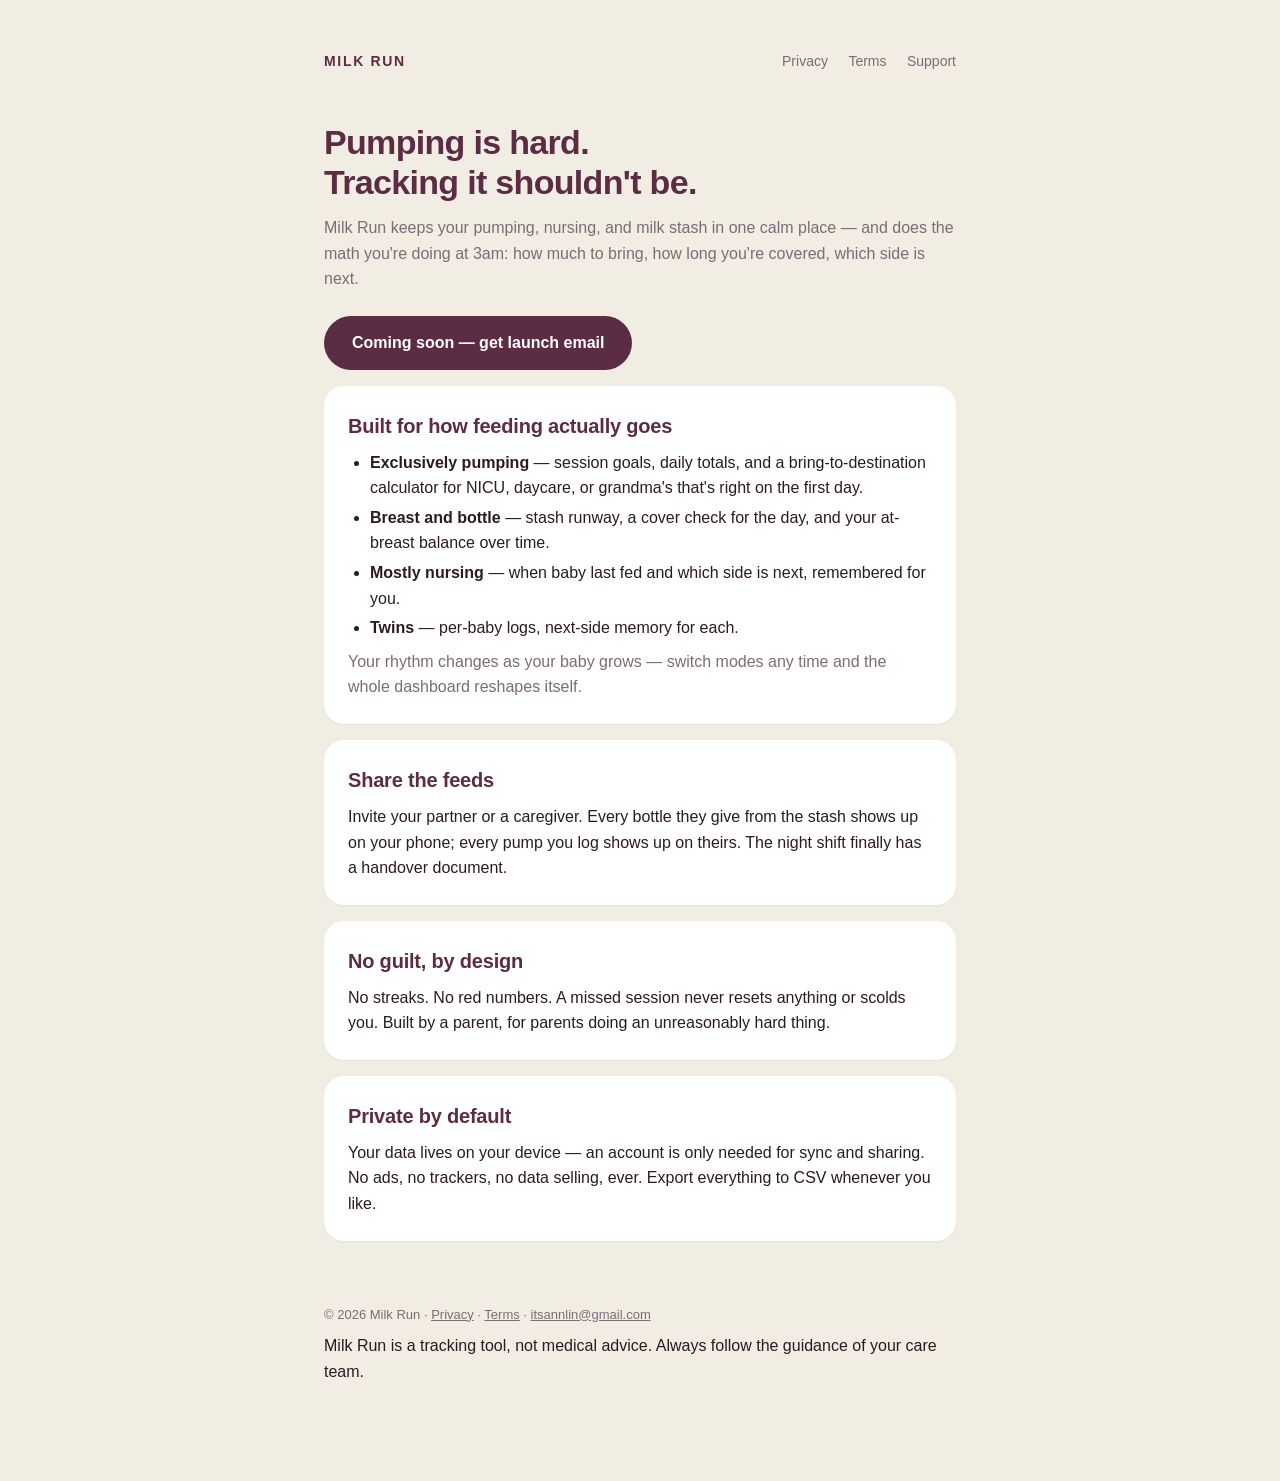
==== index.html @ 4f452426 "Milk Run site: landing, privacy, terms Source of truth lives in the milk-run repo (site/); publish w" ====
<!doctype html>
<html lang="en">
<head>
  <meta charset="utf-8" />
  <meta name="viewport" content="width=device-width, initial-scale=1" />
  <title>Milk Run — calm breastmilk tracking</title>
  <meta name="description" content="Milk Run tracks pumping, nursing, and your milk stash — and always knows how much to bring, how long you're covered, and which side is next. No guilt, no streaks." />
  <meta property="og:title" content="Milk Run — calm breastmilk tracking" />
  <meta property="og:description" content="Pumping is hard. Tracking it shouldn't be. Pumping, nursing, and your milk stash in one calm place." />
  <meta property="og:type" content="website" />
  <link rel="stylesheet" href="style.css" />
</head>
<body>
  <div class="wrap">
    <header class="site">
      <a class="brand" href="./">Milk Run</a>
      <nav>
        <a href="privacy.html">Privacy</a>
        <a href="terms.html">Terms</a>
        <a href="mailto:itsannlin@gmail.com">Support</a>
      </nav>
    </header>

    <h1>Pumping is hard.<br />Tracking it shouldn't be.</h1>
    <p class="muted">
      Milk Run keeps your pumping, nursing, and milk stash in one calm place —
      and does the math you're doing at 3am: how much to bring, how long
      you're covered, which side is next.
    </p>

    <!-- Swap for the real badge at launch:
         <a href="https://apps.apple.com/app/idXXXXXXXXX"><img src="app-store-badge.svg" alt="Download on the App Store" /></a> -->
    <a class="cta" href="mailto:itsannlin@gmail.com?subject=Milk%20Run%20launch%20list&body=Tell%20me%20when%20Milk%20Run%20is%20on%20the%20App%20Store.">
      Coming soon — get launch email
    </a>

    <div class="card">
      <h2 style="margin-top:0">Built for how feeding actually goes</h2>
      <ul>
        <li><strong>Exclusively pumping</strong> — session goals, daily totals, and a bring-to-destination calculator for NICU, daycare, or grandma's that's right on the first day.</li>
        <li><strong>Breast and bottle</strong> — stash runway, a cover check for the day, and your at-breast balance over time.</li>
        <li><strong>Mostly nursing</strong> — when baby last fed and which side is next, remembered for you.</li>
        <li><strong>Twins</strong> — per-baby logs, next-side memory for each.</li>
      </ul>
      <p class="muted" style="margin-top:8px">
        Your rhythm changes as your baby grows — switch modes any time and
        the whole dashboard reshapes itself.
      </p>
    </div>

    <div class="card">
      <h2 style="margin-top:0">Share the feeds</h2>
      <p>
        Invite your partner or a caregiver. Every bottle they give from the
        stash shows up on your phone; every pump you log shows up on theirs.
        The night shift finally has a handover document.
      </p>
    </div>

    <div class="card">
      <h2 style="margin-top:0">No guilt, by design</h2>
      <p>
        No streaks. No red numbers. A missed session never resets anything or
        scolds you. Built by a parent, for parents doing an unreasonably hard
        thing.
      </p>
    </div>

    <div class="card">
      <h2 style="margin-top:0">Private by default</h2>
      <p>
        Your data lives on your device — an account is only needed for sync
        and sharing. No ads, no trackers, no data selling, ever. Export
        everything to CSV whenever you like.
      </p>
    </div>

    <footer>
      © 2026 Milk Run · <a href="privacy.html">Privacy</a> ·
      <a href="terms.html">Terms</a> ·
      <a href="mailto:itsannlin@gmail.com">itsannlin@gmail.com</a>
      <p style="margin-top:8px">
        Milk Run is a tracking tool, not medical advice. Always follow the
        guidance of your care team.
      </p>
    </footer>
  </div>
</body>
</html>
---- style.css ----
/* Milk Run site — shared styles. Brand: wine on cream, Manrope. */
:root {
  --wine: #5c2c45;
  --cream: #f1ede3;
  --ink: #2b1a24;
  --muted: #7d6b75;
  --card: #ffffff;
}
* { margin: 0; padding: 0; box-sizing: border-box; }
body {
  font-family: 'Manrope', -apple-system, 'Segoe UI', sans-serif;
  background: var(--cream);
  color: var(--ink);
  line-height: 1.6;
  -webkit-font-smoothing: antialiased;
}
.wrap { max-width: 680px; margin: 0 auto; padding: 48px 24px 96px; }
header.site { display: flex; align-items: baseline; justify-content: space-between; margin-bottom: 48px; }
.brand { font-weight: 800; letter-spacing: 0.12em; text-transform: uppercase; color: var(--wine); font-size: 14px; text-decoration: none; }
nav a { color: var(--muted); text-decoration: none; font-size: 14px; margin-left: 16px; }
nav a:hover { color: var(--wine); }
h1 { font-size: 34px; line-height: 1.2; letter-spacing: -0.02em; color: var(--wine); margin-bottom: 12px; }
h2 { font-size: 20px; letter-spacing: -0.01em; color: var(--wine); margin: 36px 0 8px; }
p, li { font-size: 16px; color: var(--ink); }
.muted { color: var(--muted); }
ul { padding-left: 22px; margin: 8px 0; }
li { margin: 4px 0; }
.card {
  background: var(--card); border-radius: 20px; padding: 24px;
  margin: 16px 0; box-shadow: 0 1px 2px rgba(92, 44, 69, 0.06);
}
.cta {
  display: inline-block; background: var(--wine); color: #fff; text-decoration: none;
  font-weight: 700; padding: 14px 28px; border-radius: 999px; margin-top: 24px;
}
footer { margin-top: 64px; font-size: 13px; color: var(--muted); }
footer a { color: var(--muted); }
.updated { font-size: 13px; color: var(--muted); margin-bottom: 32px; }
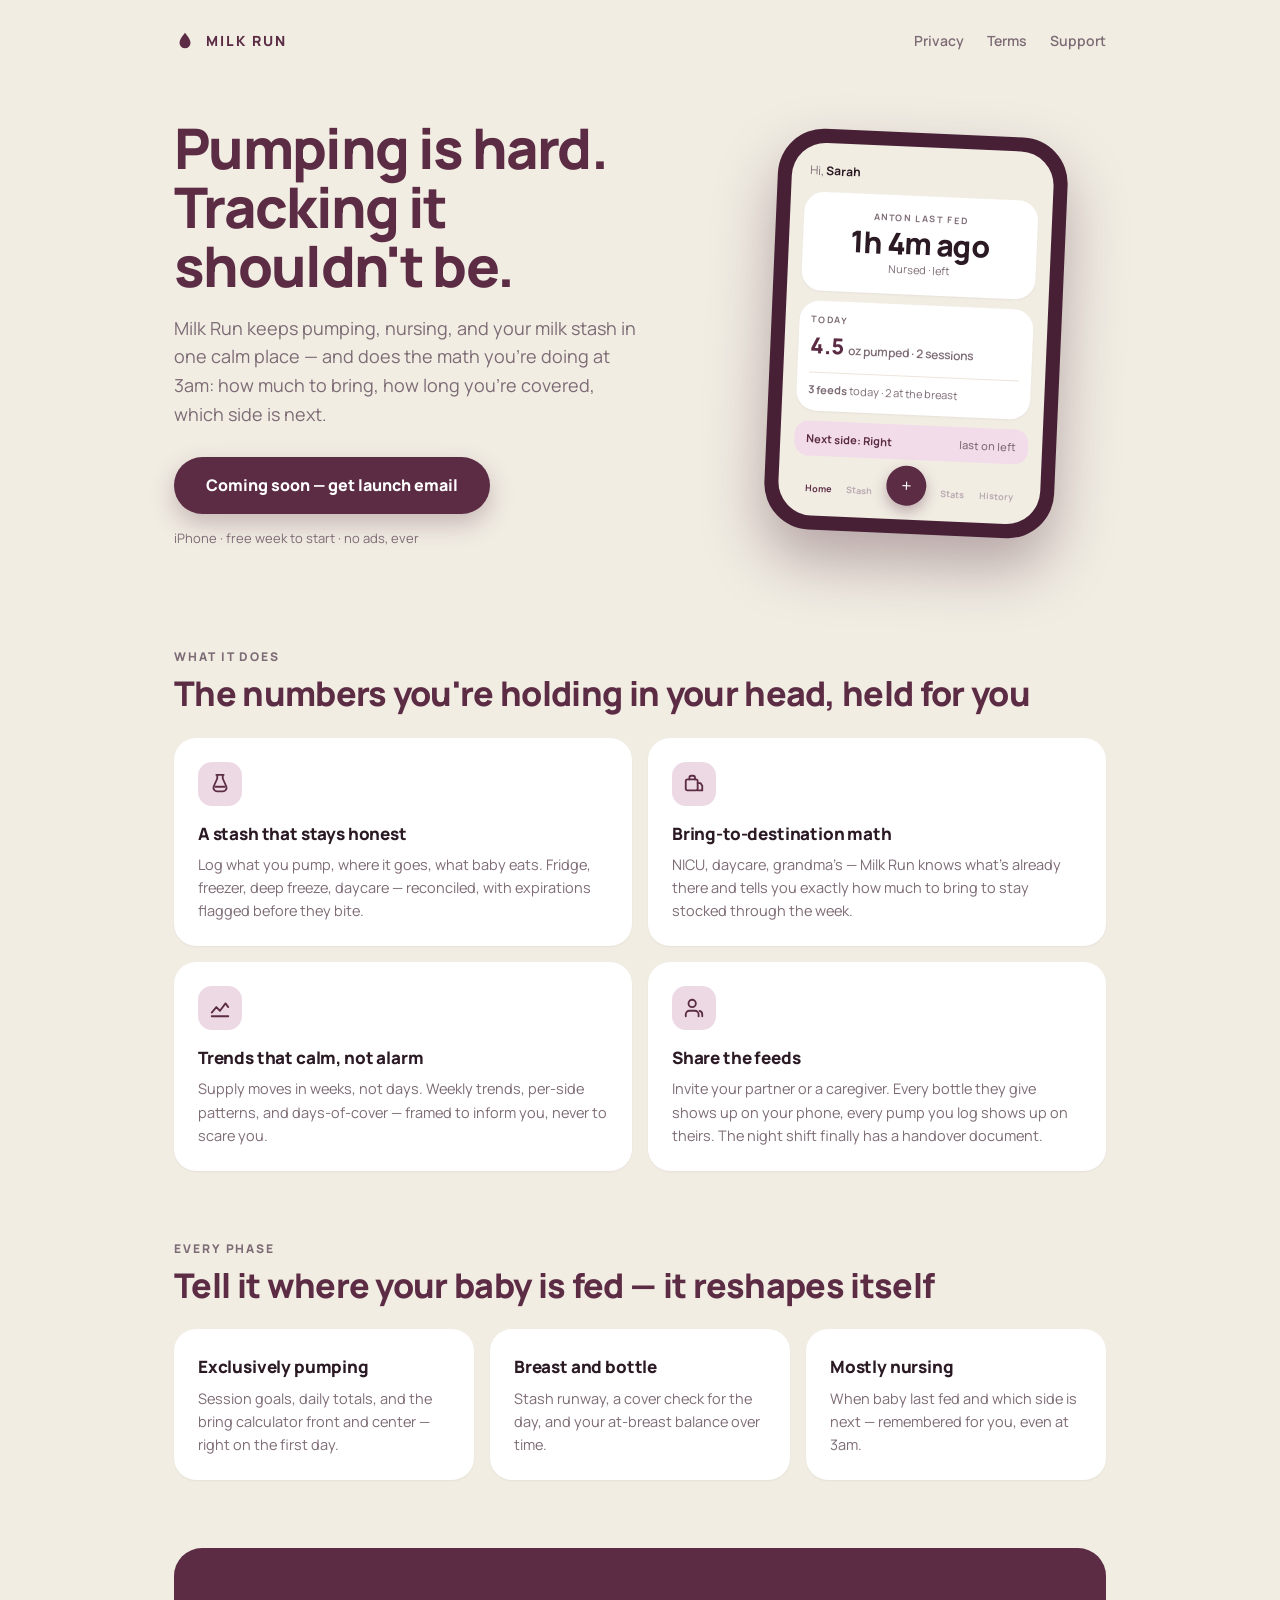
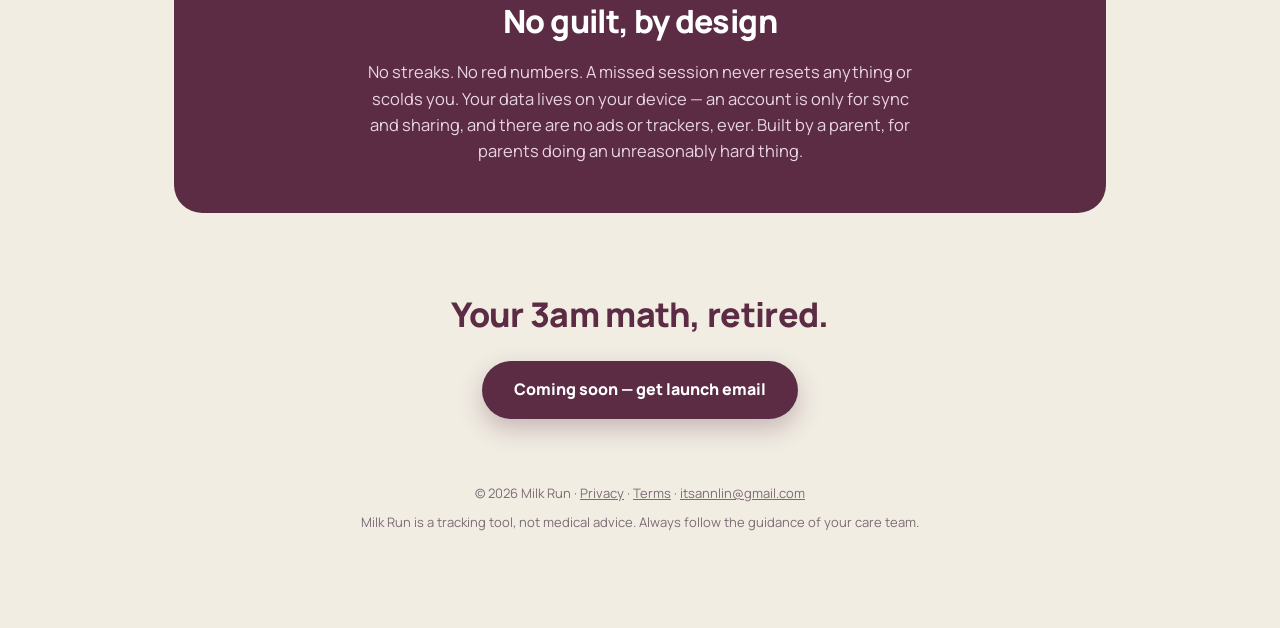
==== commit a8c5e230: "Publish site 2026-07-08" ====
--- a/index.html
+++ b/index.html
@@ -8,12 +8,20 @@
   <meta property="og:title" content="Milk Run — calm breastmilk tracking" />
   <meta property="og:description" content="Pumping is hard. Tracking it shouldn't be. Pumping, nursing, and your milk stash in one calm place." />
   <meta property="og:type" content="website" />
+  <link rel="preconnect" href="https://fonts.googleapis.com" />
+  <link rel="preconnect" href="https://fonts.gstatic.com" crossorigin />
+  <link href="https://fonts.googleapis.com/css2?family=Manrope:wght@500;600;700;800&display=swap" rel="stylesheet" />
   <link rel="stylesheet" href="style.css" />
 </head>
 <body>
   <div class="wrap">
     <header class="site">
-      <a class="brand" href="./">Milk Run</a>
+      <a class="brand" href="./">
+        <svg class="drop" viewBox="0 0 24 24" fill="none" xmlns="http://www.w3.org/2000/svg" aria-hidden="true">
+          <path d="M12 3c3.2 4.2 6 7.6 6 11a6 6 0 1 1-12 0c0-3.4 2.8-6.8 6-11z" fill="#5c2c45"/>
+        </svg>
+        Milk Run
+      </a>
       <nav>
         <a href="privacy.html">Privacy</a>
         <a href="terms.html">Terms</a>
@@ -21,59 +29,116 @@
       </nav>
     </header>
 
-    <h1>Pumping is hard.<br />Tracking it shouldn't be.</h1>
-    <p class="muted">
-      Milk Run keeps your pumping, nursing, and milk stash in one calm place —
-      and does the math you're doing at 3am: how much to bring, how long
-      you're covered, which side is next.
-    </p>
+    <section class="hero">
+      <div>
+        <h1>Pumping is hard.<br />Tracking it shouldn't be.</h1>
+        <p class="sub">
+          Milk Run keeps pumping, nursing, and your milk stash in one calm
+          place — and does the math you're doing at 3am: how much to bring,
+          how long you're covered, which side is next.
+        </p>
+        <!-- Swap for the real App Store badge + link at launch -->
+        <a class="cta" href="mailto:itsannlin@gmail.com?subject=Milk%20Run%20launch%20list&body=Tell%20me%20when%20Milk%20Run%20is%20on%20the%20App%20Store.">
+          Coming soon — get launch email
+        </a>
+        <span class="cta-note">iPhone · free week to start · no ads, ever</span>
+      </div>
 
-    <!-- Swap for the real badge at launch:
-         <a href="https://apps.apple.com/app/idXXXXXXXXX"><img src="app-store-badge.svg" alt="Download on the App Store" /></a> -->
-    <a class="cta" href="mailto:itsannlin@gmail.com?subject=Milk%20Run%20launch%20list&body=Tell%20me%20when%20Milk%20Run%20is%20on%20the%20App%20Store.">
-      Coming soon — get launch email
-    </a>
+      <div class="phone-wrap" aria-hidden="true">
+        <div class="phone">
+          <div class="screen">
+            <div class="hi">Hi, <strong>Sarah</strong></div>
+            <div class="mini-hero">
+              <div class="eyebrow">Anton last fed</div>
+              <div class="big">1h 4m ago</div>
+              <div class="side">Nursed · left</div>
+            </div>
+            <div class="mini-card">
+              <div class="lab">Today</div>
+              <div class="num">4.5 <small>oz pumped · 2 sessions</small></div>
+              <div class="row2"><strong>3 feeds</strong> today · 2 at the breast</div>
+            </div>
+            <div class="mini-pill"><span>Next side: Right</span><span>last on left</span></div>
+            <div class="mini-tabs">
+              <span class="on">Home</span><span>Stash</span>
+              <span class="fab">+</span>
+              <span>Stats</span><span>History</span>
+            </div>
+          </div>
+        </div>
+      </div>
+    </section>
 
-    <div class="card">
-      <h2 style="margin-top:0">Built for how feeding actually goes</h2>
-      <ul>
-        <li><strong>Exclusively pumping</strong> — session goals, daily totals, and a bring-to-destination calculator for NICU, daycare, or grandma's that's right on the first day.</li>
-        <li><strong>Breast and bottle</strong> — stash runway, a cover check for the day, and your at-breast balance over time.</li>
-        <li><strong>Mostly nursing</strong> — when baby last fed and which side is next, remembered for you.</li>
-        <li><strong>Twins</strong> — per-baby logs, next-side memory for each.</li>
-      </ul>
-      <p class="muted" style="margin-top:8px">
-        Your rhythm changes as your baby grows — switch modes any time and
-        the whole dashboard reshapes itself.
+    <section class="block">
+      <div class="kicker">What it does</div>
+      <h2>The numbers you're holding in your head, held for you</h2>
+      <div class="grid">
+        <div class="feature">
+          <div class="icon">
+            <svg viewBox="0 0 24 24" fill="none" stroke-width="2" stroke-linecap="round" stroke-linejoin="round"><path d="M8 2h8M9 2v4l-4 9a4 4 0 0 0 4 5h6a4 4 0 0 0 4-5l-4-9V2"/><path d="M7 15h10"/></svg>
+          </div>
+          <h3>A stash that stays honest</h3>
+          <p>Log what you pump, where it goes, what baby eats. Fridge, freezer, deep freeze, daycare — reconciled, with expirations flagged before they bite.</p>
+        </div>
+        <div class="feature">
+          <div class="icon">
+            <svg viewBox="0 0 24 24" fill="none" stroke-width="2" stroke-linecap="round" stroke-linejoin="round"><rect x="3" y="7" width="13" height="12" rx="2"/><path d="M16 11h3l2 3v5h-5M7 7V5a2 2 0 0 1 2-2h2a2 2 0 0 1 2 2v2"/></svg>
+          </div>
+          <h3>Bring-to-destination math</h3>
+          <p>NICU, daycare, grandma's — Milk Run knows what's already there and tells you exactly how much to bring to stay stocked through the week.</p>
+        </div>
+        <div class="feature">
+          <div class="icon">
+            <svg viewBox="0 0 24 24" fill="none" stroke-width="2" stroke-linecap="round" stroke-linejoin="round"><path d="M3 17l5-6 4 4 6-8 3 4"/><path d="M3 21h18"/></svg>
+          </div>
+          <h3>Trends that calm, not alarm</h3>
+          <p>Supply moves in weeks, not days. Weekly trends, per-side patterns, and days-of-cover — framed to inform you, never to scare you.</p>
+        </div>
+        <div class="feature">
+          <div class="icon">
+            <svg viewBox="0 0 24 24" fill="none" stroke-width="2" stroke-linecap="round" stroke-linejoin="round"><path d="M17 21v-2a4 4 0 0 0-4-4H7a4 4 0 0 0-4 4v2"/><circle cx="10" cy="7" r="4"/><path d="M21 21v-2a4 4 0 0 0-3-3.87"/></svg>
+          </div>
+          <h3>Share the feeds</h3>
+          <p>Invite your partner or a caregiver. Every bottle they give shows up on your phone, every pump you log shows up on theirs. The night shift finally has a handover document.</p>
+        </div>
+      </div>
+    </section>
+
+    <section class="block">
+      <div class="kicker">Every phase</div>
+      <h2>Tell it where your baby is fed — it reshapes itself</h2>
+      <div class="grid3">
+        <div class="feature">
+          <h3>Exclusively pumping</h3>
+          <p>Session goals, daily totals, and the bring calculator front and center — right on the first day.</p>
+        </div>
+        <div class="feature">
+          <h3>Breast and bottle</h3>
+          <p>Stash runway, a cover check for the day, and your at-breast balance over time.</p>
+        </div>
+        <div class="feature">
+          <h3>Mostly nursing</h3>
+          <p>When baby last fed and which side is next — remembered for you, even at 3am.</p>
+        </div>
+      </div>
+    </section>
+
+    <div class="band">
+      <h2>No guilt, by design</h2>
+      <p>
+        No streaks. No red numbers. A missed session never resets anything or
+        scolds you. Your data lives on your device — an account is only for
+        sync and sharing, and there are no ads or trackers, ever. Built by a
+        parent, for parents doing an unreasonably hard thing.
       </p>
     </div>
 
-    <div class="card">
-      <h2 style="margin-top:0">Share the feeds</h2>
-      <p>
-        Invite your partner or a caregiver. Every bottle they give from the
-        stash shows up on your phone; every pump you log shows up on theirs.
-        The night shift finally has a handover document.
-      </p>
-    </div>
-
-    <div class="card">
-      <h2 style="margin-top:0">No guilt, by design</h2>
-      <p>
-        No streaks. No red numbers. A missed session never resets anything or
-        scolds you. Built by a parent, for parents doing an unreasonably hard
-        thing.
-      </p>
-    </div>
-
-    <div class="card">
-      <h2 style="margin-top:0">Private by default</h2>
-      <p>
-        Your data lives on your device — an account is only needed for sync
-        and sharing. No ads, no trackers, no data selling, ever. Export
-        everything to CSV whenever you like.
-      </p>
-    </div>
+    <section class="final">
+      <h2>Your 3am math, retired.</h2>
+      <a class="cta" href="mailto:itsannlin@gmail.com?subject=Milk%20Run%20launch%20list&body=Tell%20me%20when%20Milk%20Run%20is%20on%20the%20App%20Store.">
+        Coming soon — get launch email
+      </a>
+    </section>
 
     <footer>
       © 2026 Milk Run · <a href="privacy.html">Privacy</a> ·
--- a/style.css
+++ b/style.css
@@ -1,12 +1,17 @@
 /* Milk Run site — shared styles. Brand: wine on cream, Manrope. */
 :root {
   --wine: #5c2c45;
+  --wine-deep: #472035;
+  --wine-soft: #ecd9e4;
   --cream: #f1ede3;
   --ink: #2b1a24;
   --muted: #7d6b75;
   --card: #ffffff;
+  --pink: #f3dce9;
+  --r: 22px;
 }
 * { margin: 0; padding: 0; box-sizing: border-box; }
+html { scroll-behavior: smooth; }
 body {
   font-family: 'Manrope', -apple-system, 'Segoe UI', sans-serif;
   background: var(--cream);
@@ -14,25 +19,145 @@
   line-height: 1.6;
   -webkit-font-smoothing: antialiased;
 }
-.wrap { max-width: 680px; margin: 0 auto; padding: 48px 24px 96px; }
-header.site { display: flex; align-items: baseline; justify-content: space-between; margin-bottom: 48px; }
-.brand { font-weight: 800; letter-spacing: 0.12em; text-transform: uppercase; color: var(--wine); font-size: 14px; text-decoration: none; }
-nav a { color: var(--muted); text-decoration: none; font-size: 14px; margin-left: 16px; }
+.wrap { max-width: 980px; margin: 0 auto; padding: 28px 24px 96px; }
+
+/* ---- header ---------------------------------------------------------- */
+header.site { display: flex; align-items: center; justify-content: space-between; margin-bottom: 24px; }
+.brand {
+  display: inline-flex; align-items: center; gap: 10px;
+  font-weight: 800; letter-spacing: 0.14em; text-transform: uppercase;
+  color: var(--wine); font-size: 14px; text-decoration: none;
+}
+.brand .drop { width: 22px; height: 22px; }
+nav a { color: var(--muted); text-decoration: none; font-size: 14px; font-weight: 600; margin-left: 20px; }
 nav a:hover { color: var(--wine); }
-h1 { font-size: 34px; line-height: 1.2; letter-spacing: -0.02em; color: var(--wine); margin-bottom: 12px; }
-h2 { font-size: 20px; letter-spacing: -0.01em; color: var(--wine); margin: 36px 0 8px; }
-p, li { font-size: 16px; color: var(--ink); }
+
+/* ---- hero ------------------------------------------------------------ */
+.hero {
+  display: grid; grid-template-columns: 1.15fr 0.85fr;
+  gap: 40px; align-items: center;
+  padding: 40px 0 64px;
+}
+.hero h1 {
+  font-size: clamp(38px, 5.4vw, 56px);
+  line-height: 1.06; letter-spacing: -0.03em;
+  color: var(--wine); font-weight: 800;
+  margin-bottom: 18px;
+}
+.hero .sub { font-size: 18px; color: var(--muted); max-width: 42ch; margin-bottom: 28px; }
+.cta {
+  display: inline-block; background: var(--wine); color: #fff; text-decoration: none;
+  font-weight: 800; font-size: 16px; padding: 16px 32px; border-radius: 999px;
+  box-shadow: 0 10px 24px rgba(92, 44, 69, 0.28);
+  transition: transform 0.15s ease, box-shadow 0.15s ease;
+}
+.cta:hover { transform: translateY(-2px); box-shadow: 0 14px 28px rgba(92, 44, 69, 0.32); }
+.cta-note { display: block; margin-top: 14px; font-size: 13px; color: var(--muted); }
+
+/* ---- phone mockup (a faithful mini of the app home) ------------------- */
+.phone-wrap { display: flex; justify-content: center; }
+.phone {
+  width: 290px; padding: 14px; border-radius: 46px;
+  background: var(--wine-deep);
+  box-shadow: 0 30px 60px rgba(71, 32, 53, 0.35);
+  transform: rotate(2.5deg);
+}
+.screen {
+  background: var(--cream); border-radius: 34px; padding: 18px 14px 12px;
+  display: flex; flex-direction: column; gap: 10px; overflow: hidden;
+}
+.screen .hi { font-size: 12px; color: var(--muted); padding: 0 4px 2px; }
+.screen .hi strong { color: var(--ink); }
+.mini-hero {
+  background: var(--card); border-radius: 20px; padding: 16px 12px; text-align: center;
+  box-shadow: 0 1px 2px rgba(92, 44, 69, 0.06);
+}
+.mini-hero .eyebrow { font-size: 9px; letter-spacing: 0.18em; font-weight: 700; color: var(--muted); text-transform: uppercase; }
+.mini-hero .big { font-size: 30px; font-weight: 800; letter-spacing: -0.02em; color: var(--ink); line-height: 1.15; }
+.mini-hero .side { font-size: 11px; color: var(--muted); }
+.mini-card {
+  background: var(--card); border-radius: 20px; padding: 12px;
+  box-shadow: 0 1px 2px rgba(92, 44, 69, 0.06);
+}
+.mini-card .lab { font-size: 9px; letter-spacing: 0.18em; font-weight: 700; color: var(--muted); text-transform: uppercase; margin-bottom: 2px; }
+.mini-card .num { font-size: 22px; font-weight: 800; color: var(--wine); }
+.mini-card .num small { font-size: 12px; color: var(--muted); font-weight: 600; }
+.mini-card .row2 { font-size: 11px; color: var(--muted); border-top: 1px solid #eee5da; margin-top: 8px; padding-top: 8px; }
+.mini-pill {
+  background: var(--pink); border-radius: 14px; padding: 9px 12px;
+  font-size: 11px; font-weight: 700; color: var(--wine);
+  display: flex; justify-content: space-between;
+}
+.mini-pill span:last-child { font-weight: 500; color: var(--muted); }
+.mini-tabs {
+  display: flex; justify-content: space-around; align-items: center;
+  padding: 10px 6px 2px; color: #b9a9b1; font-size: 9px; font-weight: 700;
+}
+.mini-tabs .fab {
+  width: 40px; height: 40px; border-radius: 50%; background: var(--wine);
+  display: flex; align-items: center; justify-content: center; margin-top: -14px;
+  color: #fff; font-size: 18px; font-weight: 400;
+  box-shadow: 0 6px 14px rgba(92, 44, 69, 0.35);
+}
+.mini-tabs .on { color: var(--wine); }
+
+/* ---- sections --------------------------------------------------------- */
+section.block { padding: 34px 0; }
+.kicker {
+  font-size: 12px; letter-spacing: 0.16em; text-transform: uppercase;
+  font-weight: 800; color: var(--muted); margin-bottom: 8px;
+}
+section.block > h2 {
+  font-size: clamp(26px, 3.4vw, 34px); letter-spacing: -0.02em;
+  color: var(--wine); font-weight: 800; margin-bottom: 24px; line-height: 1.15;
+}
+.grid { display: grid; grid-template-columns: repeat(2, 1fr); gap: 16px; }
+.grid3 { display: grid; grid-template-columns: repeat(3, 1fr); gap: 16px; }
+.feature {
+  background: var(--card); border-radius: var(--r); padding: 24px;
+  box-shadow: 0 1px 2px rgba(92, 44, 69, 0.06);
+}
+.feature .icon {
+  width: 44px; height: 44px; border-radius: 14px; background: var(--wine-soft);
+  display: flex; align-items: center; justify-content: center; margin-bottom: 14px;
+}
+.feature .icon svg { width: 22px; height: 22px; stroke: var(--wine); }
+.feature h3 { font-size: 17px; font-weight: 800; letter-spacing: -0.01em; color: var(--ink); margin-bottom: 6px; }
+.feature p { font-size: 14.5px; color: var(--muted); }
+
+/* ---- manifesto band ---------------------------------------------------- */
+.band {
+  background: var(--wine); color: #fff; border-radius: 28px;
+  padding: 48px 40px; margin: 34px 0; text-align: center;
+}
+.band h2 { font-size: clamp(24px, 3.2vw, 32px); font-weight: 800; letter-spacing: -0.02em; margin-bottom: 12px; }
+.band p { font-size: 16.5px; color: #e9d5e1; max-width: 56ch; margin: 0 auto; }
+
+/* ---- bottom cta -------------------------------------------------------- */
+.final { text-align: center; padding: 40px 0 8px; }
+.final h2 { font-size: clamp(26px, 3.4vw, 34px); color: var(--wine); font-weight: 800; letter-spacing: -0.02em; margin-bottom: 20px; }
+
+/* ---- legal pages ------------------------------------------------------- */
+.legal { max-width: 680px; }
+.legal h1 { font-size: 34px; line-height: 1.2; letter-spacing: -0.02em; color: var(--wine); font-weight: 800; margin-bottom: 12px; }
+.legal h2 { font-size: 20px; letter-spacing: -0.01em; color: var(--wine); font-weight: 800; margin: 36px 0 8px; }
+.legal p, .legal li { font-size: 16px; }
+.legal ul { padding-left: 22px; margin: 8px 0; }
+.legal li { margin: 4px 0; }
+.updated { font-size: 13px; color: var(--muted); margin-bottom: 32px; }
 .muted { color: var(--muted); }
-ul { padding-left: 22px; margin: 8px 0; }
-li { margin: 4px 0; }
 .card {
   background: var(--card); border-radius: 20px; padding: 24px;
   margin: 16px 0; box-shadow: 0 1px 2px rgba(92, 44, 69, 0.06);
 }
-.cta {
-  display: inline-block; background: var(--wine); color: #fff; text-decoration: none;
-  font-weight: 700; padding: 14px 28px; border-radius: 999px; margin-top: 24px;
+
+footer { margin-top: 56px; font-size: 13px; color: var(--muted); text-align: center; }
+footer a { color: var(--muted); }
+
+/* ---- responsive -------------------------------------------------------- */
+@media (max-width: 760px) {
+  .hero { grid-template-columns: 1fr; gap: 36px; padding-top: 16px; }
+  .grid, .grid3 { grid-template-columns: 1fr; }
+  .phone { transform: rotate(0deg); }
+  .band { padding: 36px 24px; }
 }
-footer { margin-top: 64px; font-size: 13px; color: var(--muted); }
-footer a { color: var(--muted); }
-.updated { font-size: 13px; color: var(--muted); margin-bottom: 32px; }
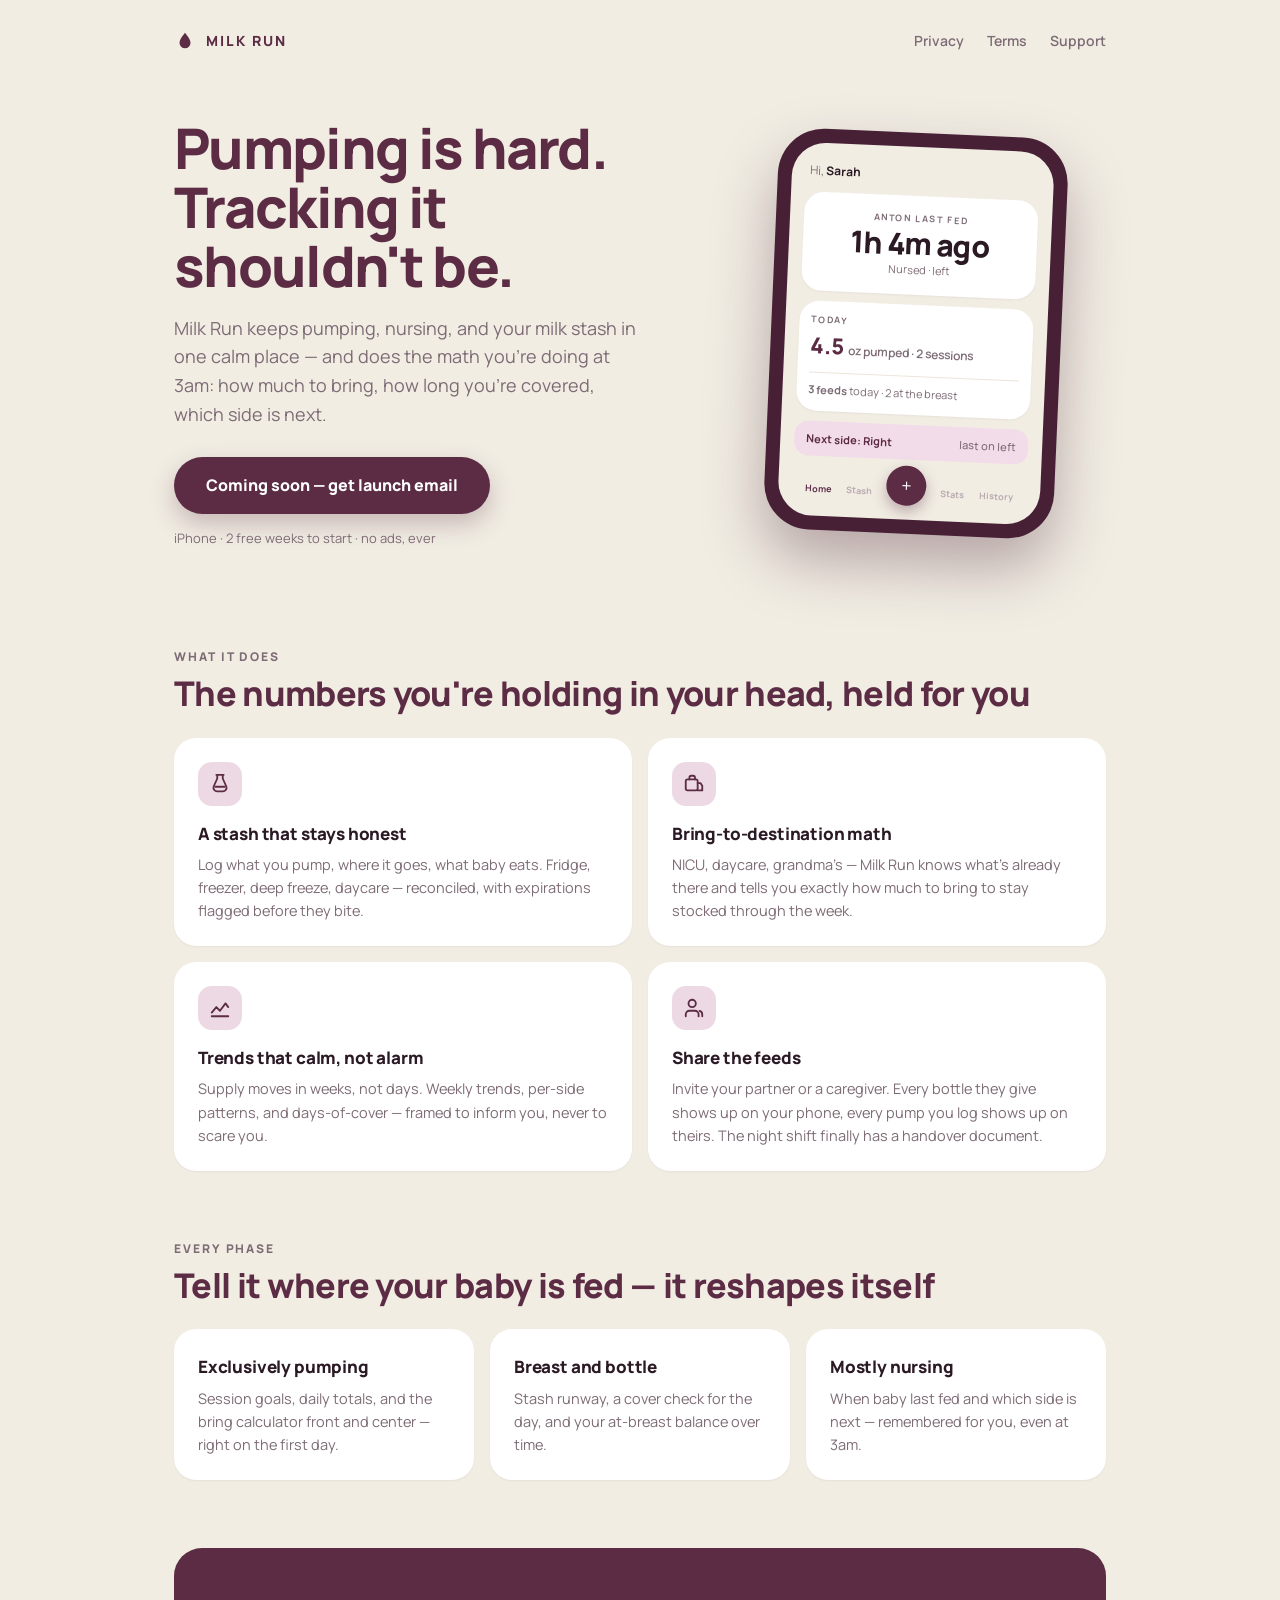
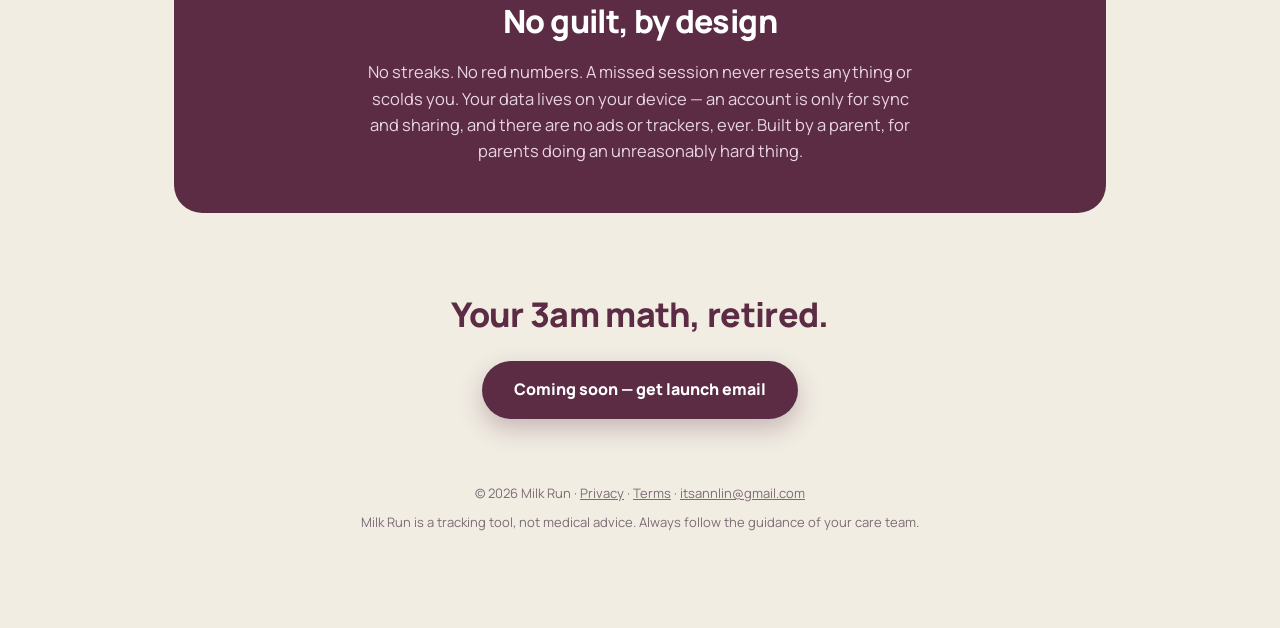
==== commit c1c2926f: "Publish site 2026-07-10" ====
--- a/index.html
+++ b/index.html
@@ -41,7 +41,7 @@
         <a class="cta" href="mailto:itsannlin@gmail.com?subject=Milk%20Run%20launch%20list&body=Tell%20me%20when%20Milk%20Run%20is%20on%20the%20App%20Store.">
           Coming soon — get launch email
         </a>
-        <span class="cta-note">iPhone · free week to start · no ads, ever</span>
+        <span class="cta-note">iPhone · 2 free weeks to start · no ads, ever</span>
       </div>
 
       <div class="phone-wrap" aria-hidden="true">
